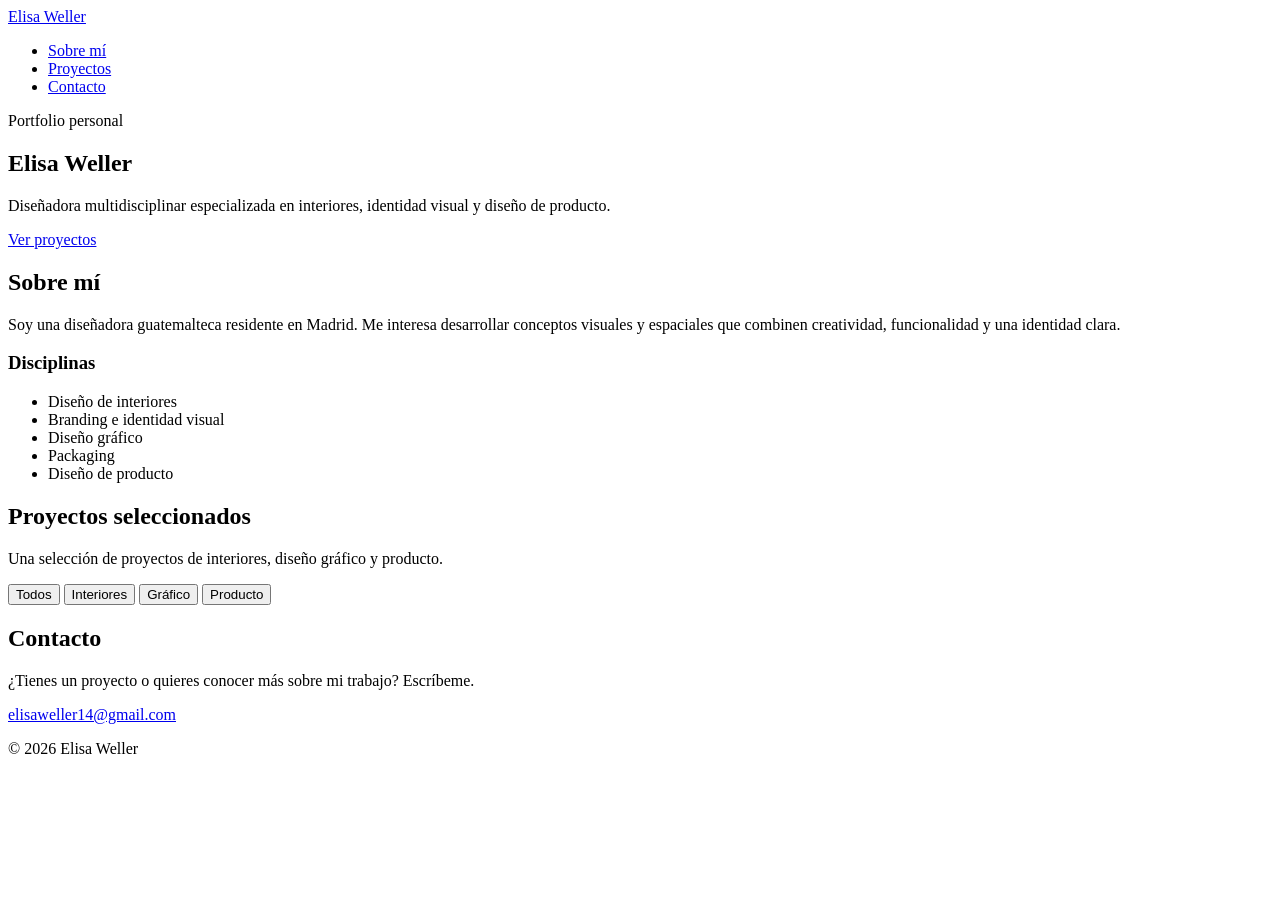
==== index.html @ 86ba3fbe "Update index.html feat: añadir estructura semántica de la página principal" ====
<!doctype html>
<html lang="es">
  <head>
    <meta charset="UTF-8" />
    <meta name="viewport" content="width=device-width, initial-scale=1.0" />

    <title>Elisa Weller | Portfolio</title>

    <link rel="icon" href="favicon.svg" type="image/svg+xml" />
    <link rel="stylesheet" href="css/main.css" />

    <script src="js/projects.js" defer></script>
    <script src="js/main.js" defer></script>
  </head>

  <body>
    <header class="site-header">
      <nav class="navbar" aria-label="Navegación principal">
        <a href="#inicio" class="navbar__logo">Elisa Weller</a>

        <ul class="navbar__links">
          <li><a href="#sobre-mi">Sobre mí</a></li>
          <li><a href="#proyectos">Proyectos</a></li>
          <li><a href="#contacto">Contacto</a></li>
        </ul>
      </nav>
    </header>

    <main>
      <section id="inicio" class="hero">
        <p class="hero__eyebrow">Portfolio personal</p>

        <h1>Elisa Weller</h1>

        <p>
          Diseñadora multidisciplinar especializada en interiores, identidad
          visual y diseño de producto.
        </p>

        <a href="#proyectos" class="button">Ver proyectos</a>
      </section>

      <section id="sobre-mi" class="about">
        <h2>Sobre mí</h2>

        <p>
          Soy una diseñadora guatemalteca residente en Madrid. Me interesa
          desarrollar conceptos visuales y espaciales que combinen creatividad,
          funcionalidad y una identidad clara.
        </p>

        <h3>Disciplinas</h3>

        <ul>
          <li>Diseño de interiores</li>
          <li>Branding e identidad visual</li>
          <li>Diseño gráfico</li>
          <li>Packaging</li>
          <li>Diseño de producto</li>
        </ul>
      </section>

      <section id="proyectos" class="projects">
        <h2>Proyectos seleccionados</h2>

        <p>
          Una selección de proyectos de interiores, diseño gráfico y producto.
        </p>

        <div class="filters" aria-label="Filtros de proyectos">
          <button
            type="button"
            class="filter-button active"
            data-filter="todos"
          >
            Todos
          </button>

          <button type="button" class="filter-button" data-filter="interiores">
            Interiores
          </button>

          <button type="button" class="filter-button" data-filter="grafico">
            Gráfico
          </button>

          <button type="button" class="filter-button" data-filter="producto">
            Producto
          </button>
        </div>

        <div id="project-gallery" class="project-grid"></div>
      </section>

      <section id="contacto" class="contact">
        <h2>Contacto</h2>

        <p>
          ¿Tienes un proyecto o quieres conocer más sobre mi trabajo? Escríbeme.
        </p>

        <a href="mailto:elisaweller14@gmail.com"> elisaweller14@gmail.com </a>
      </section>
    </main>

    <footer class="site-footer">
      <p>© 2026 Elisa Weller</p>
    </footer>
  </body>
</html>
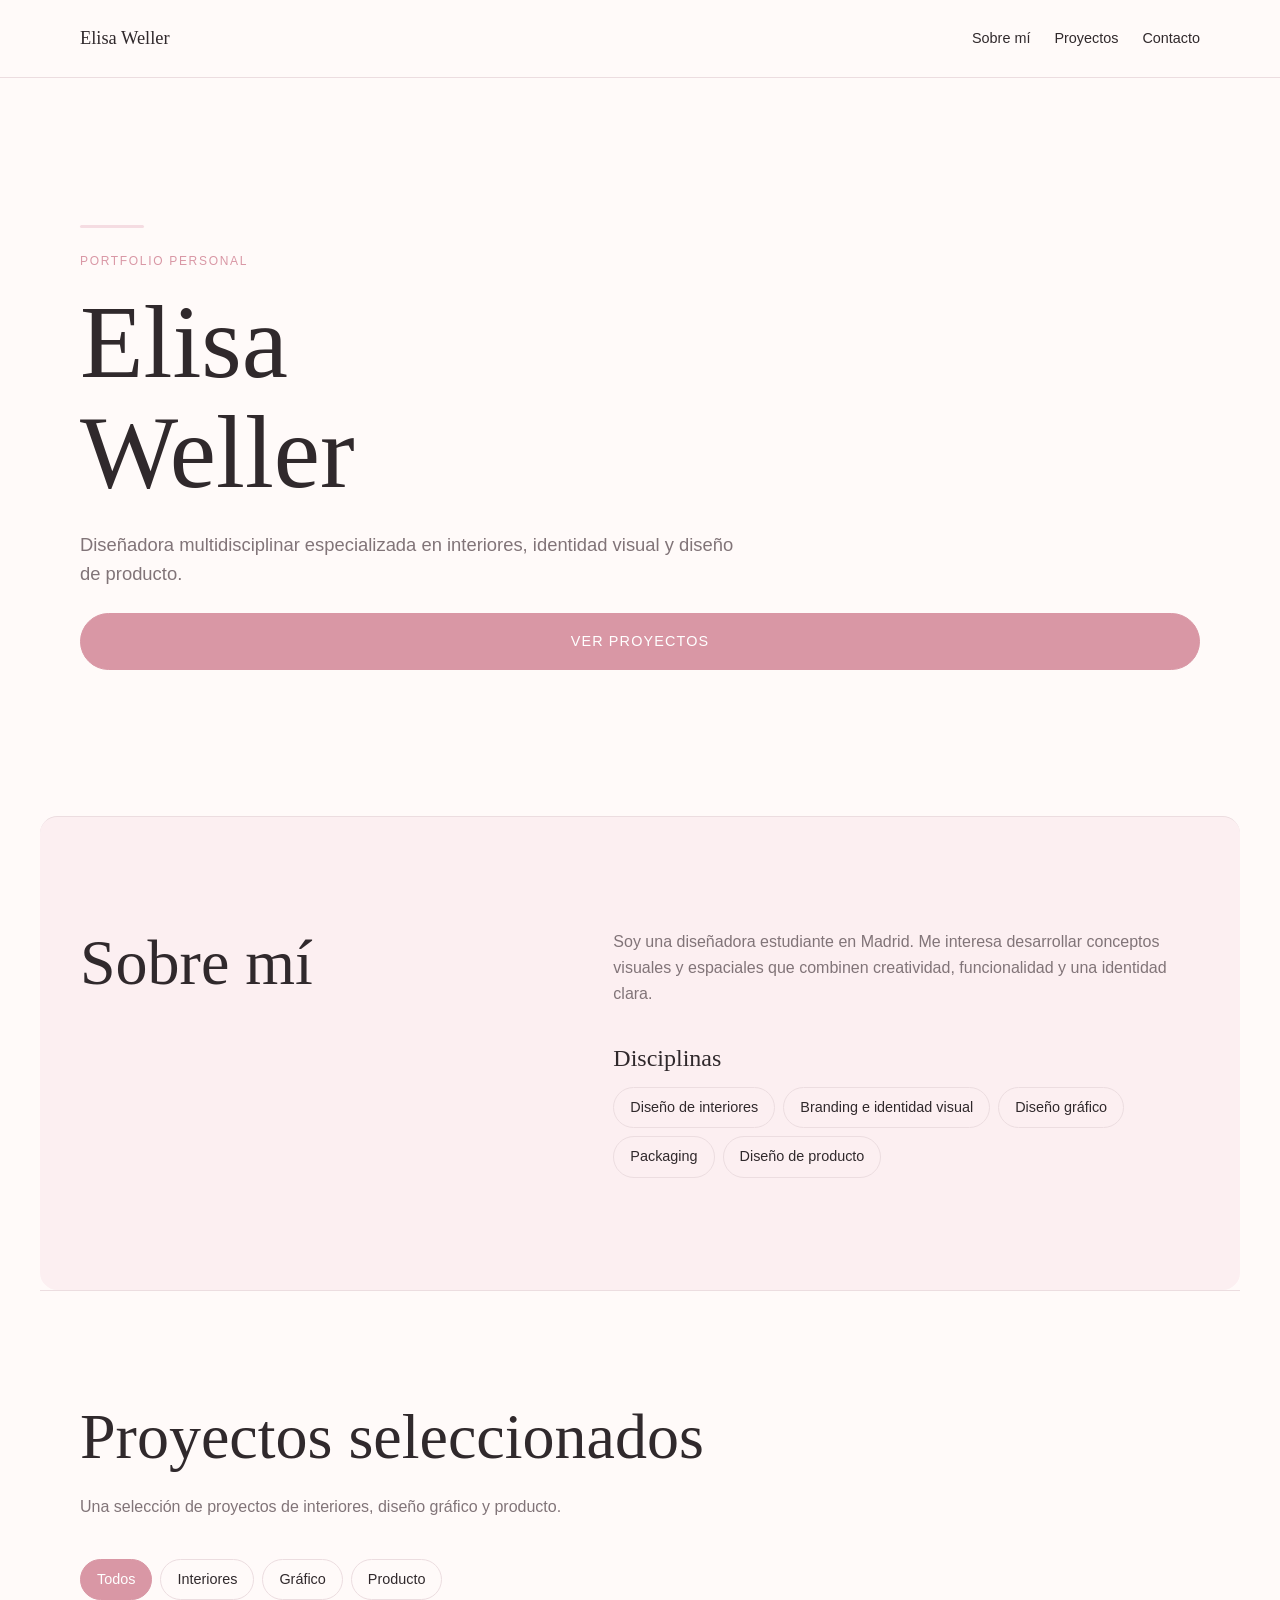
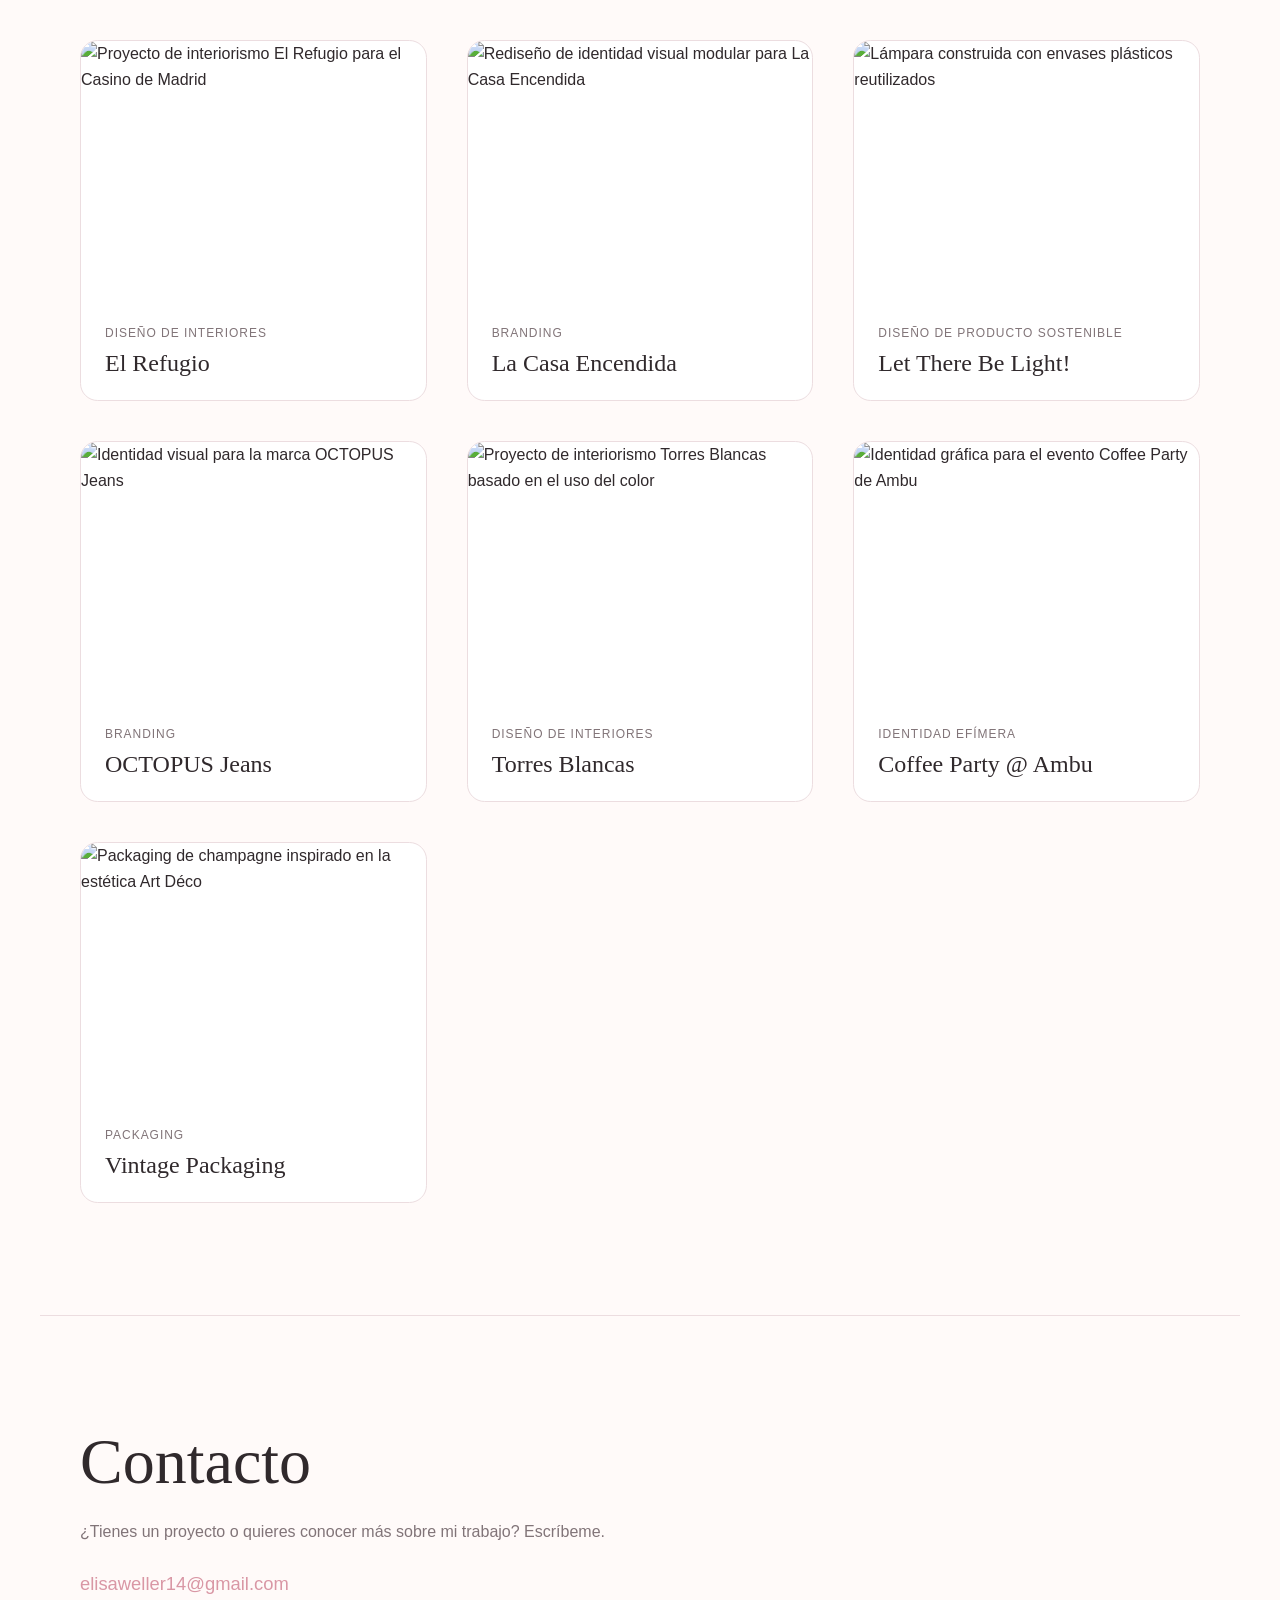
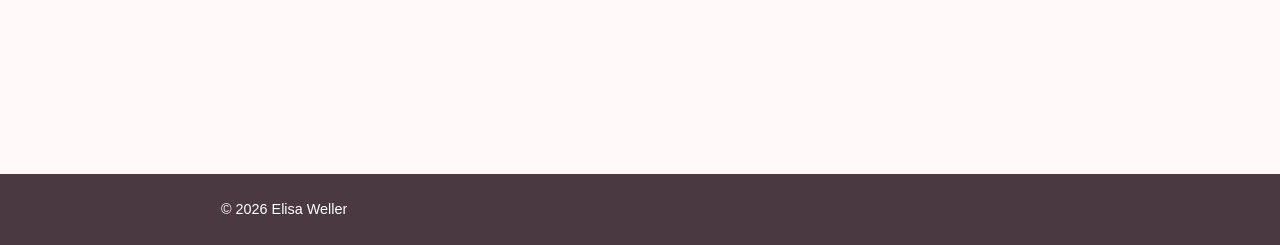
==== commit cba14b2c: "feat: añadir filtrado dinámico de proyectos por disciplina" ====
--- a/index.html
+++ b/index.html
@@ -44,8 +44,8 @@
         <h2>Sobre mí</h2>
 
         <p>
-          Soy una diseñadora guatemalteca residente en Madrid. Me interesa
-          desarrollar conceptos visuales y espaciales que combinen creatividad,
+          Soy una diseñadora estudiante en Madrid. Me interesa desarrollar
+          conceptos visuales y espaciales que combinen creatividad,
           funcionalidad y una identidad clara.
         </p>
 
--- a/css/main.css
+++ b/css/main.css
@@ -0,0 +1,5 @@
+@import url("./variables.css");
+@import url("./base.css");
+@import url("./components.css");
+@import url("./sections.css");
+@import url("./responsive.css");
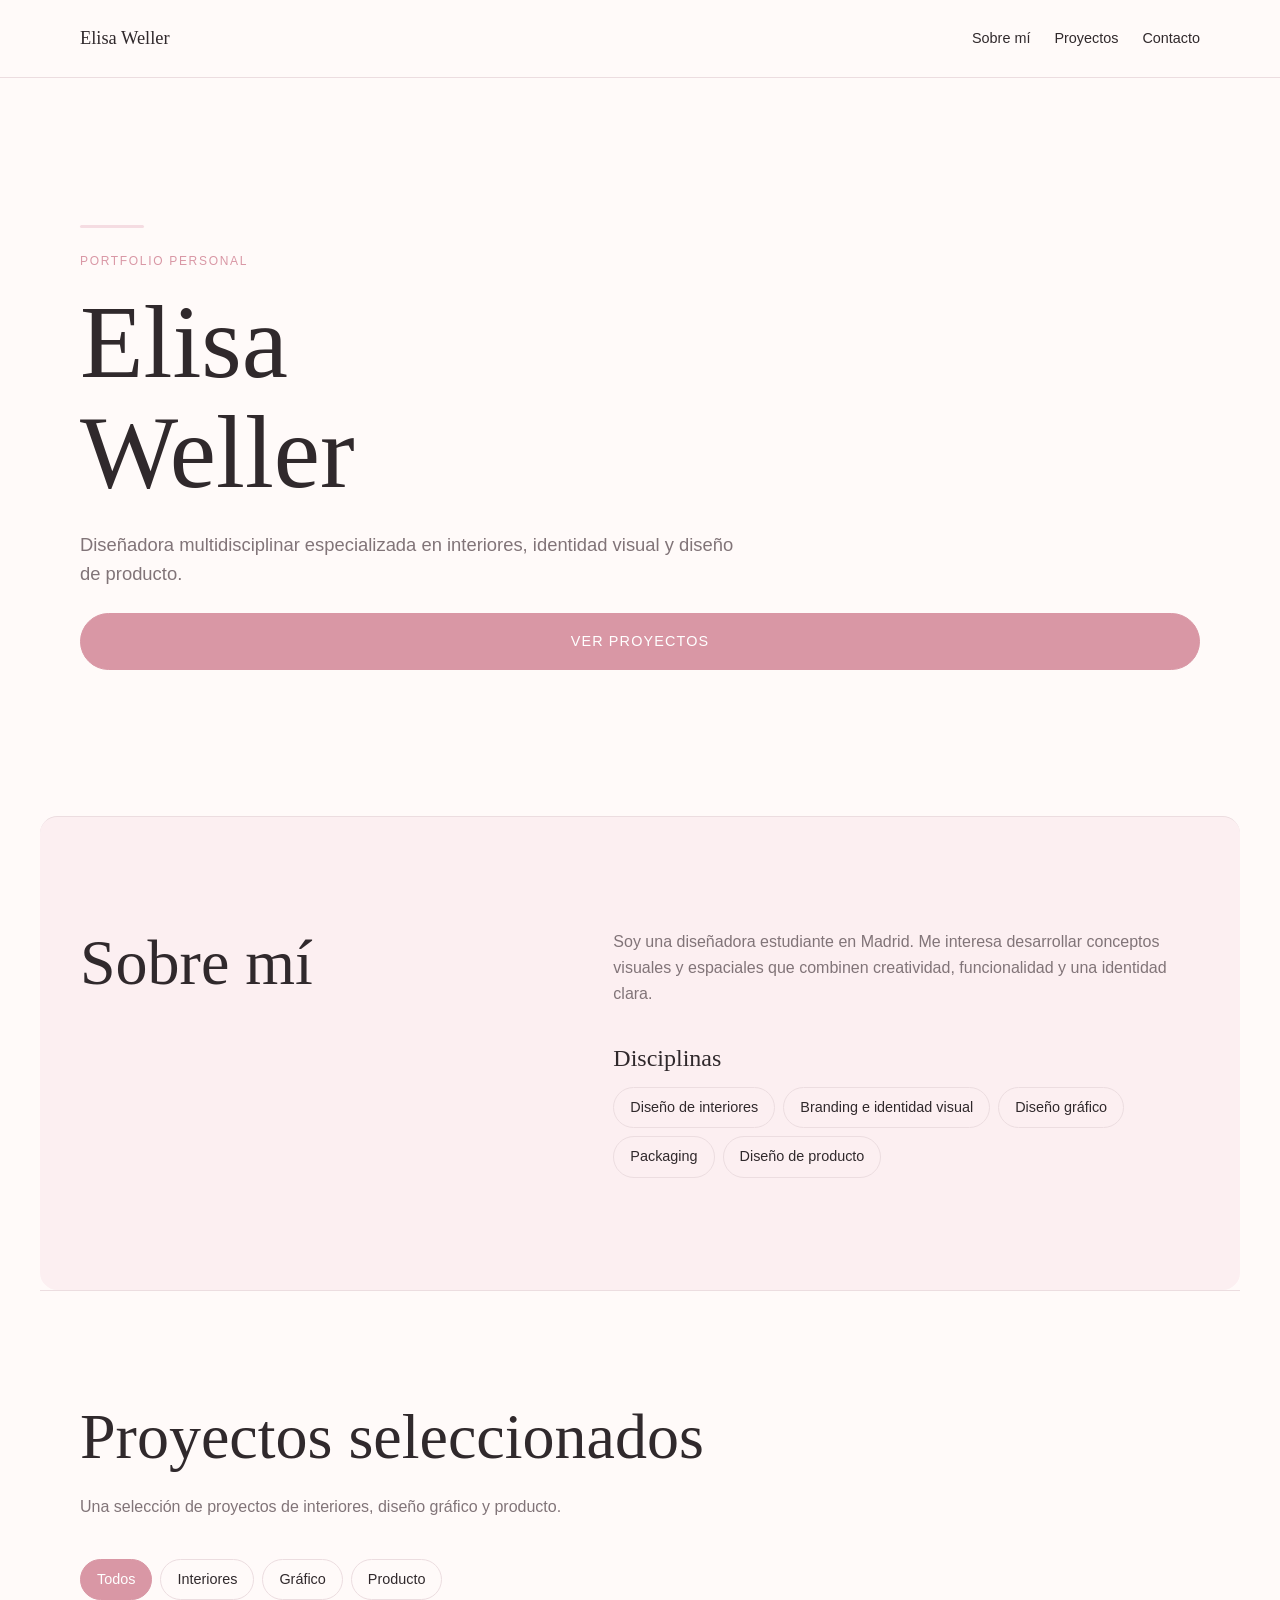
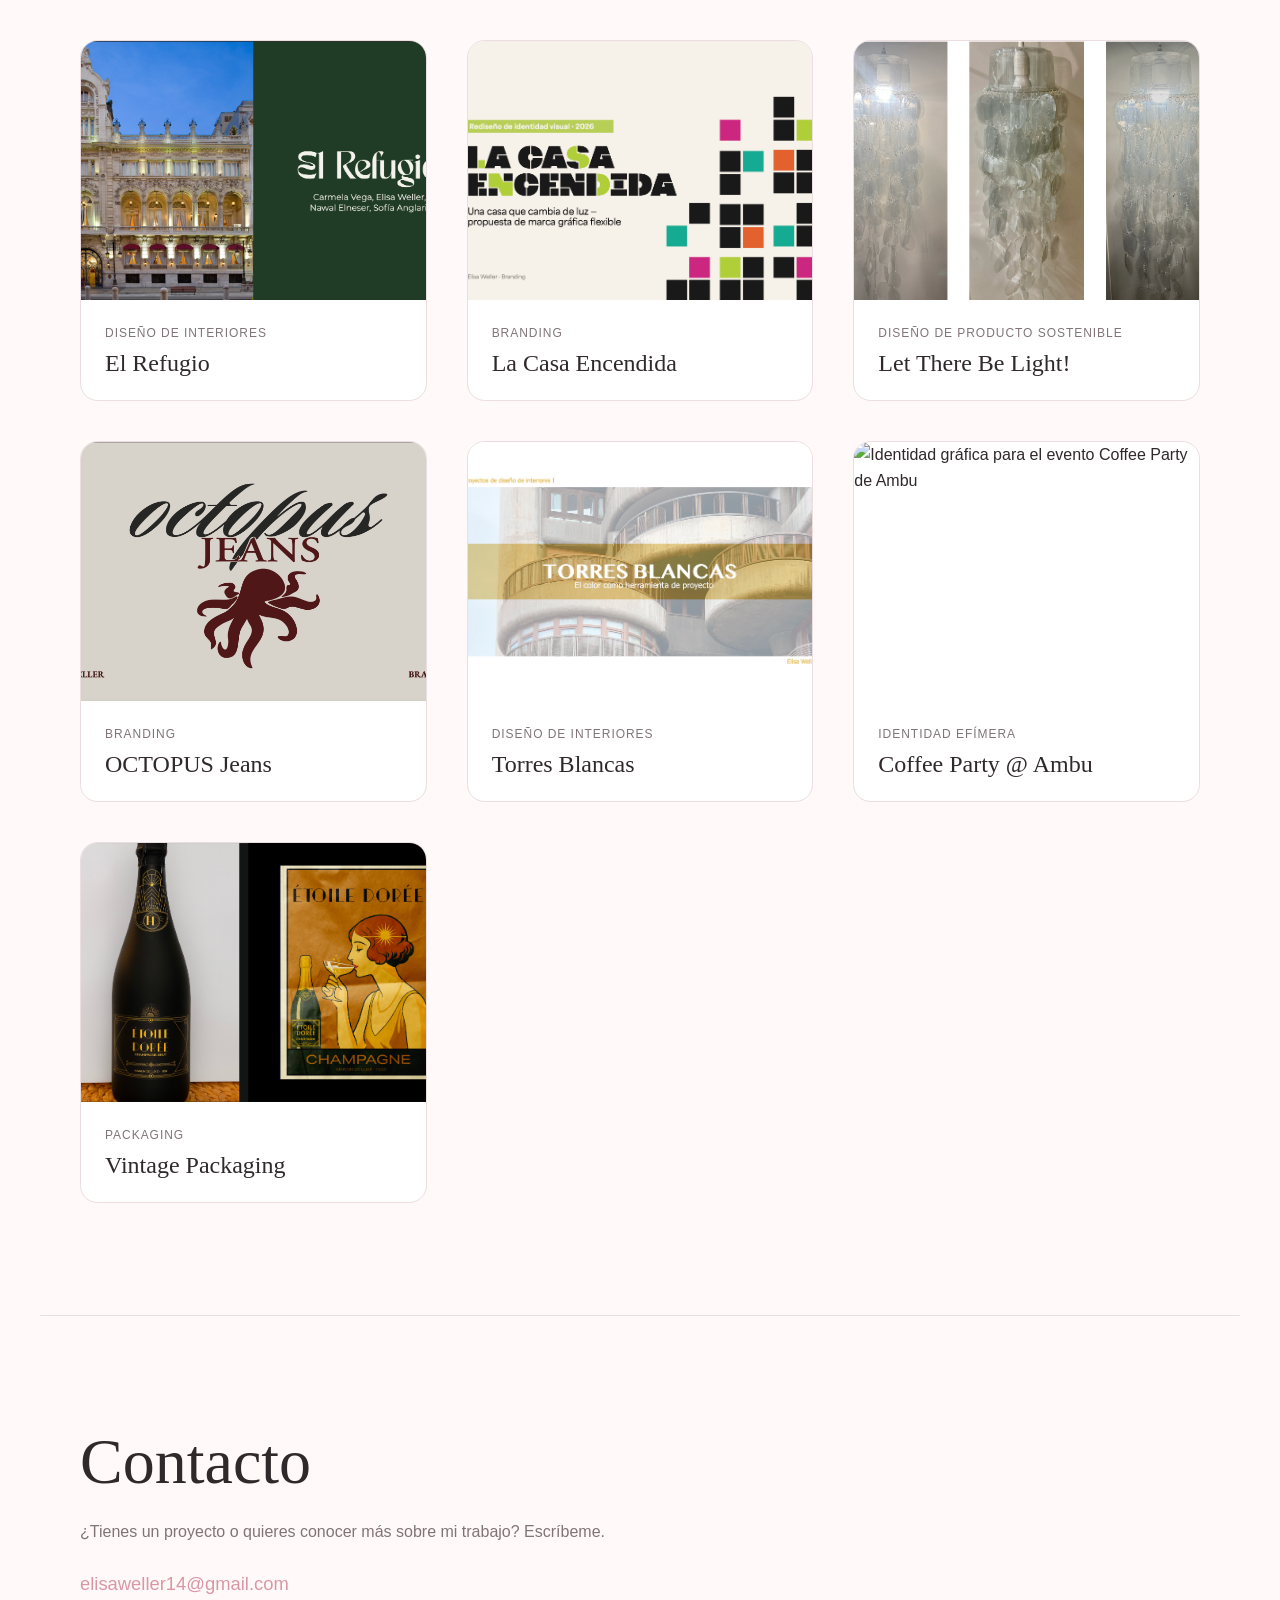
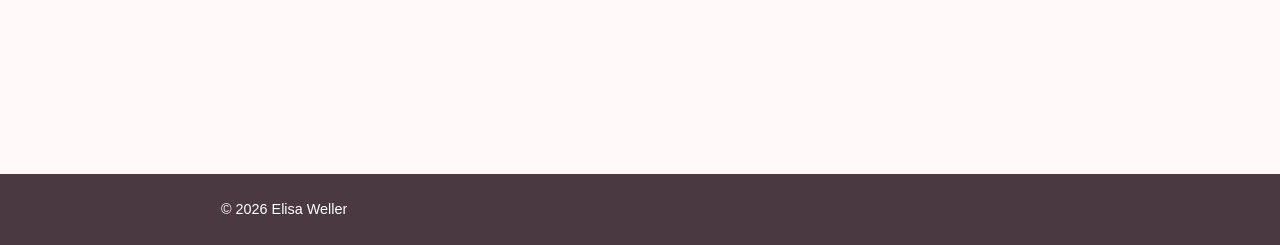
==== commit 3da86385: "feat: añadir animaciones al scroll y navegación móvil" ====
--- a/index.html
+++ b/index.html
@@ -17,6 +17,16 @@
     <header class="site-header">
       <nav class="navbar" aria-label="Navegación principal">
         <a href="#inicio" class="navbar__logo">Elisa Weller</a>
+        <button
+          class="navbar__toggle"
+          type="button"
+          aria-label="Abrir menú de navegación"
+          aria-expanded="false"
+        >
+          <span></span>
+          <span></span>
+          <span></span>
+        </button>
 
         <ul class="navbar__links">
           <li><a href="#sobre-mi">Sobre mí</a></li>
@@ -40,7 +50,7 @@
         <a href="#proyectos" class="button">Ver proyectos</a>
       </section>
 
-      <section id="sobre-mi" class="about">
+      <section id="sobre-mi" class="about reveal">
         <h2>Sobre mí</h2>
 
         <p>
@@ -60,7 +70,7 @@
         </ul>
       </section>
 
-      <section id="proyectos" class="projects">
+      <section id="proyectos" class="projects reveal">
         <h2>Proyectos seleccionados</h2>
 
         <p>
@@ -92,7 +102,7 @@
         <div id="project-gallery" class="project-grid"></div>
       </section>
 
-      <section id="contacto" class="contact">
+      <section id="contacto" class="contact reveal">
         <h2>Contacto</h2>
 
         <p>
--- a/css/main.css
+++ b/css/main.css
@@ -3,3 +3,4 @@
 @import url("./components.css");
 @import url("./sections.css");
 @import url("./responsive.css");
+@import url("./project.css");
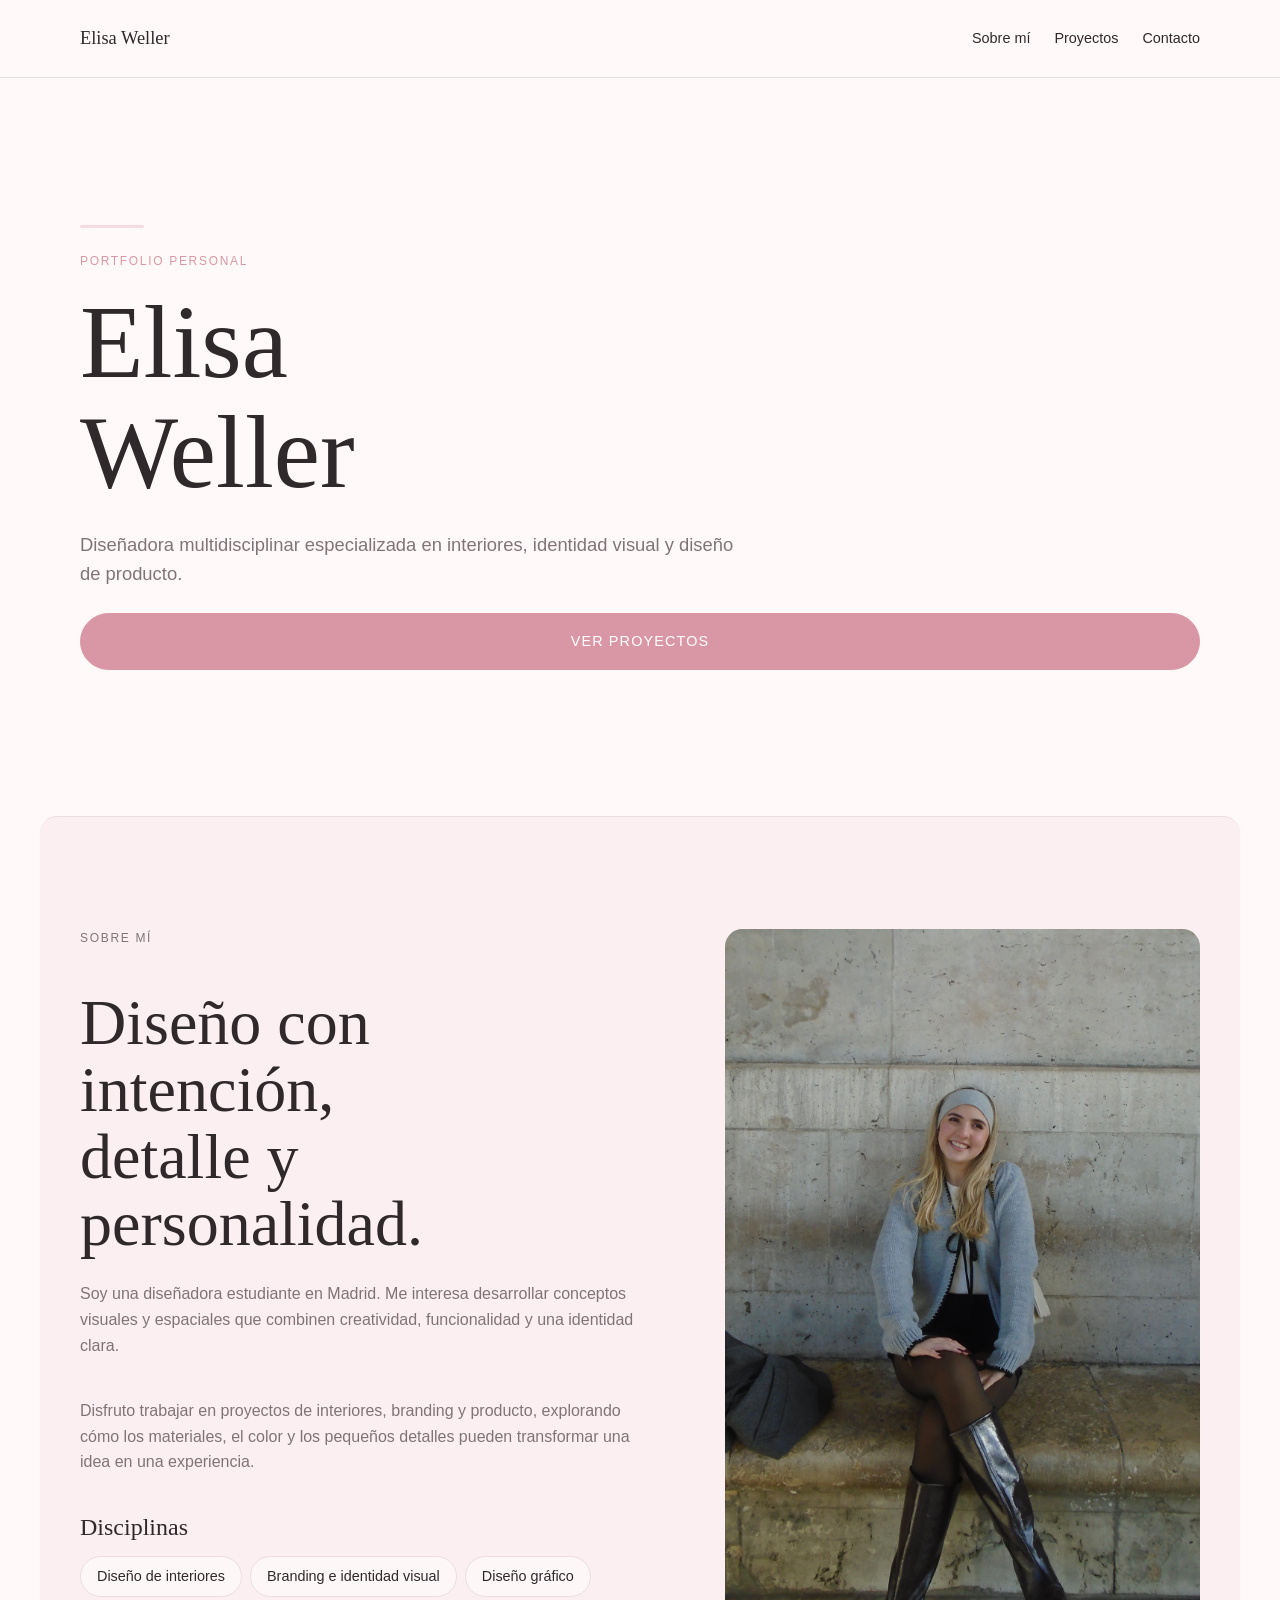
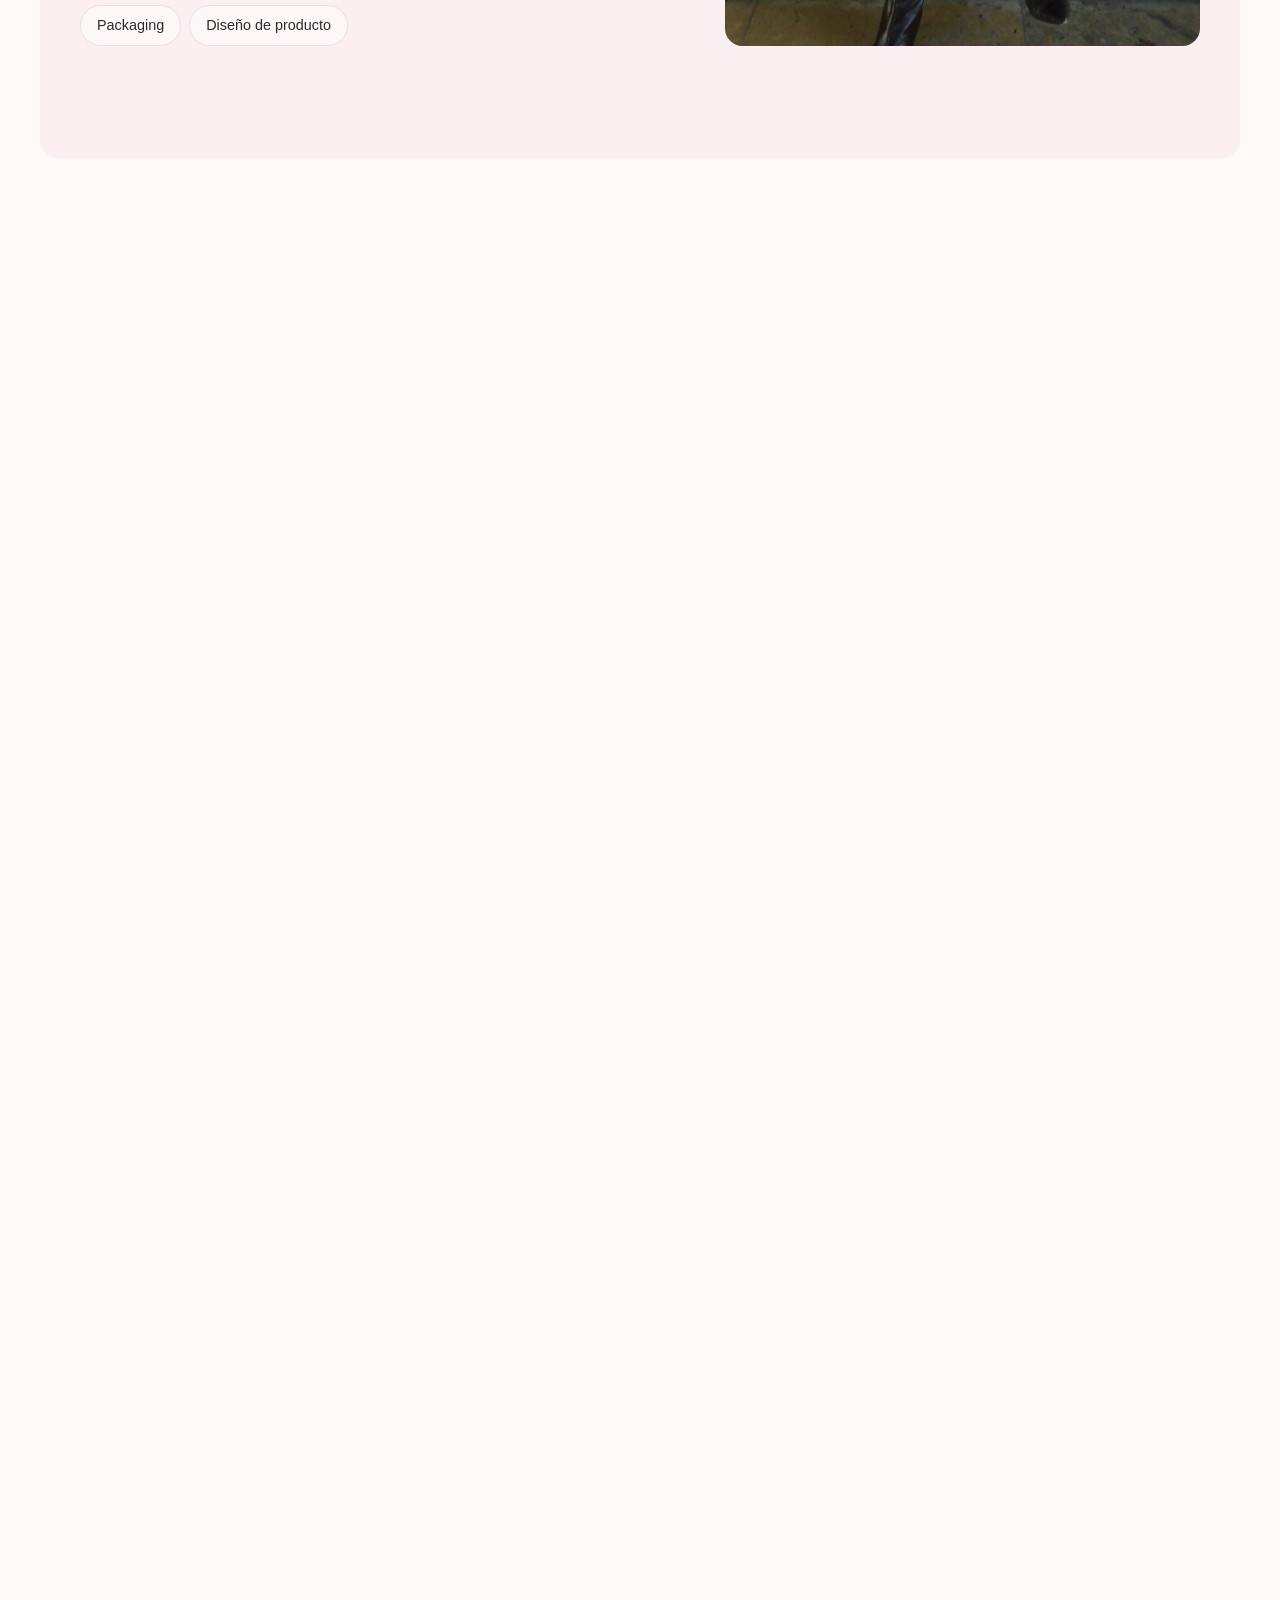
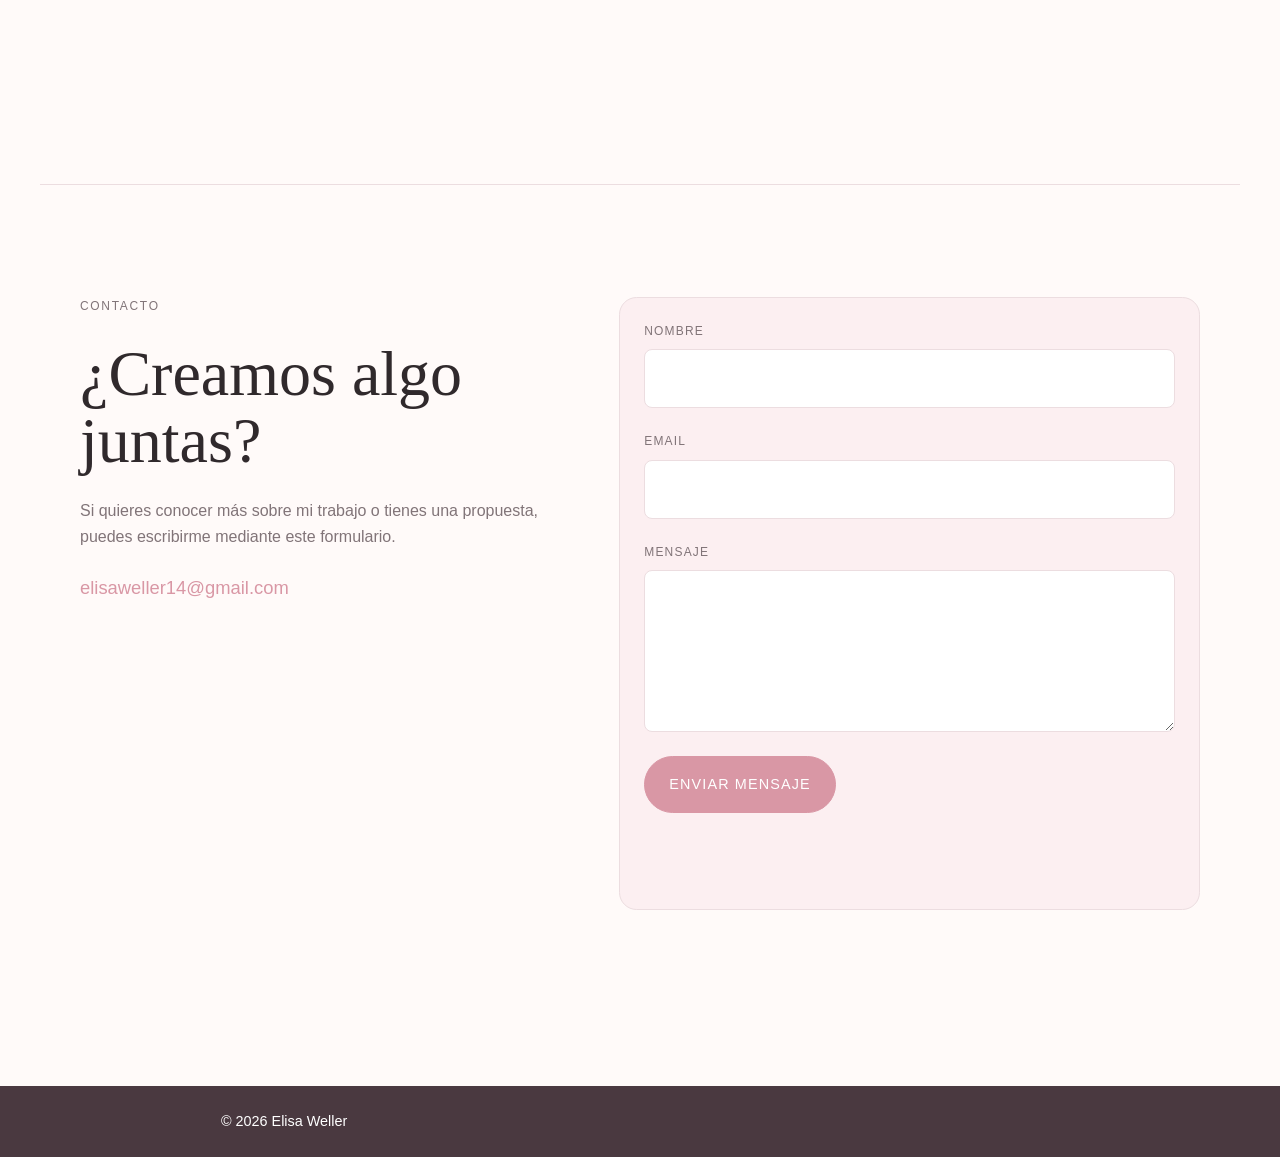
==== commit df5e29b2: "feat: añadir formulario validado y favicon personalizado" ====
--- a/index.html
+++ b/index.html
@@ -51,23 +51,41 @@
       </section>
 
       <section id="sobre-mi" class="about reveal">
-        <h2>Sobre mí</h2>
+        <div class="about__content">
+          <p class="about__eyebrow">Sobre mí</p>
 
-        <p>
-          Soy una diseñadora estudiante en Madrid. Me interesa desarrollar
-          conceptos visuales y espaciales que combinen creatividad,
-          funcionalidad y una identidad clara.
-        </p>
+          <h2>Diseño con intención, detalle y personalidad.</h2>
 
-        <h3>Disciplinas</h3>
+          <p>
+            Soy una diseñadora estudiante en Madrid. Me interesa desarrollar
+            conceptos visuales y espaciales que combinen creatividad,
+            funcionalidad y una identidad clara.
+          </p>
 
-        <ul>
-          <li>Diseño de interiores</li>
-          <li>Branding e identidad visual</li>
-          <li>Diseño gráfico</li>
-          <li>Packaging</li>
-          <li>Diseño de producto</li>
-        </ul>
+          <p>
+            Disfruto trabajar en proyectos de interiores, branding y producto,
+            explorando cómo los materiales, el color y los pequeños detalles
+            pueden transformar una idea en una experiencia.
+          </p>
+
+          <h3>Disciplinas</h3>
+
+          <ul>
+            <li>Diseño de interiores</li>
+            <li>Branding e identidad visual</li>
+            <li>Diseño gráfico</li>
+            <li>Packaging</li>
+            <li>Diseño de producto</li>
+          </ul>
+        </div>
+
+        <div class="about__image-wrapper">
+          <img
+            class="about__image"
+            src="assets/img/about/elisa-weller.jpg"
+            alt="Retrato de Elisa Weller"
+          />
+        </div>
       </section>
 
       <section id="proyectos" class="projects reveal">
@@ -103,13 +121,57 @@
       </section>
 
       <section id="contacto" class="contact reveal">
-        <h2>Contacto</h2>
+        <div class="contact__intro">
+          <p class="contact__eyebrow">Contacto</p>
 
-        <p>
-          ¿Tienes un proyecto o quieres conocer más sobre mi trabajo? Escríbeme.
-        </p>
+          <h2>¿Creamos algo juntas?</h2>
 
-        <a href="mailto:elisaweller14@gmail.com"> elisaweller14@gmail.com </a>
+          <p>
+            Si quieres conocer más sobre mi trabajo o tienes una propuesta,
+            puedes escribirme mediante este formulario.
+          </p>
+
+          <a class="contact__email" href="mailto:elisaweller14@gmail.com">
+            elisaweller14@gmail.com
+          </a>
+        </div>
+
+        <form id="contact-form" class="contact-form" novalidate>
+          <div class="contact-form__field">
+            <label for="name">Nombre</label>
+            <input
+              id="name"
+              name="name"
+              type="text"
+              autocomplete="name"
+              required
+            />
+          </div>
+
+          <div class="contact-form__field">
+            <label for="email">Email</label>
+            <input
+              id="email"
+              name="email"
+              type="email"
+              autocomplete="email"
+              required
+            />
+          </div>
+
+          <div class="contact-form__field">
+            <label for="message">Mensaje</label>
+            <textarea id="message" name="message" rows="5" required></textarea>
+          </div>
+
+          <button type="submit" class="button">Enviar mensaje</button>
+
+          <p
+            id="form-message"
+            class="contact-form__message"
+            aria-live="polite"
+          ></p>
+        </form>
       </section>
     </main>
 
